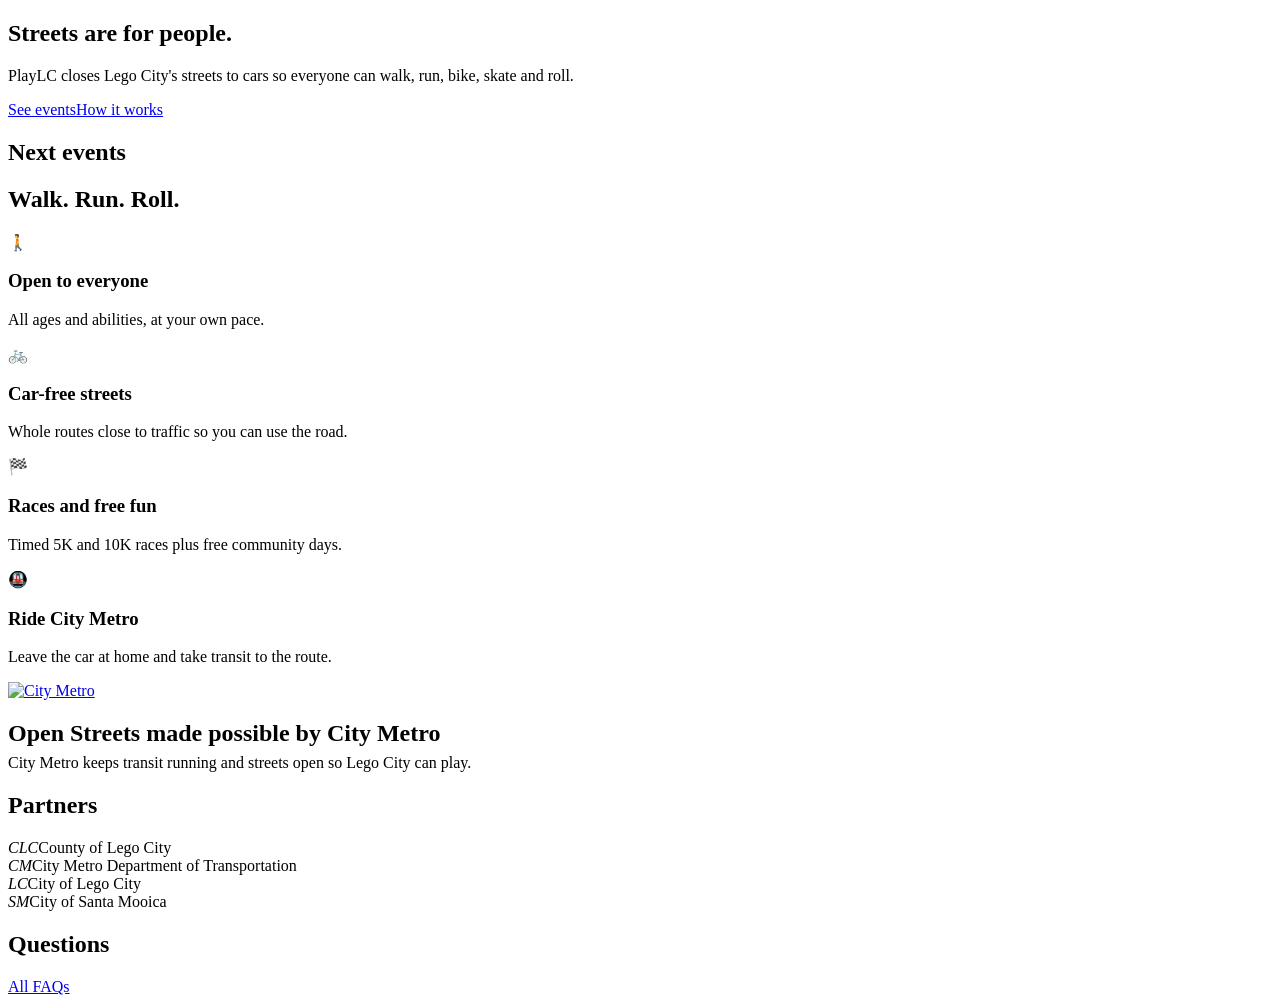
==== index.html @ 8f689824 "Create index.html" ====
<!DOCTYPE html>
<html lang="en"><head><meta charset="utf-8"><meta name="viewport" content="width=device-width,initial-scale=1">
<title>PlayLC | Play Lego City</title>
<meta name="description" content="PlayLC opens Lego City's streets to people. Walk, run, bike and roll on car-free streets.">
<link rel="icon" href="mark.svg" type="image/svg+xml"><link rel="stylesheet" href="style.css"></head>
<body data-page="home">
<div id="site-header"></div>
<main>
<section class="hero"><div class="wrap">
 <div><h1>Streets are for <span>people</span>.</h1>
 <p class="lead">PlayLC closes Lego City's streets to cars so everyone can walk, run, bike, skate and roll.</p>
 <div class="row"><a class="btn" href="events.html">See events</a><a class="btn ghost" href="#about">How it works</a></div></div>
 <div id="hero-event"></div>
</div></section>

<section><div class="wrap"><h2>Next events</h2><div id="next-events" class="grid"></div></div></section>

<section id="route-section" hidden><div class="wrap"><h2>Route map</h2><div id="route-body"></div></div></section>

<section id="about"><div class="wrap"><h2>Walk. Run. Roll.</h2>
<div class="grid">
 <div class="card"><div class="ico">🚶</div><h3>Open to everyone</h3><p class="meta">All ages and abilities, at your own pace.</p></div>
 <div class="card"><div class="ico">🚲</div><h3>Car-free streets</h3><p class="meta">Whole routes close to traffic so you can use the road.</p></div>
 <div class="card"><div class="ico">🏁</div><h3>Races and free fun</h3><p class="meta">Timed 5K and 10K races plus free community days.</p></div>
 <div class="card"><div class="ico">🚇</div><h3>Ride City Metro</h3><p class="meta">Leave the car at home and take transit to the route.</p></div>
</div></div></section>

<section><div class="wrap"><div class="card split">
 <a href="https://citymetro.xyz"><img src="https://citymetro.xyz/logo.png" alt="City Metro"></a>
 <div><h2 style="margin-bottom:.3em">Open Streets made possible by City Metro</h2><p class="meta" style="margin:0">City Metro keeps transit running and streets open so Lego City can play.</p></div>
</div></div></section>

<section><div class="wrap"><h2>Partners</h2>
<div class="grid">
 <div class="card partner"><i>CLC</i>County of Lego City</div>
 <div class="card partner"><i>CM</i>City Metro Department of Transportation</div>
 <div class="card partner"><i>LC</i>City of Lego City</div>
 <div class="card partner"><i>SM</i>City of Santa Mooica</div>
</div></div></section>

<section><div class="wrap"><h2>Questions</h2><div id="faq-list"></div><a class="btn ghost" href="faq.html">All FAQs</a></div></section>
</main>
<div id="site-footer"></div>
<script src="events.js"></script><script src="site.js"></script>
</body></html>
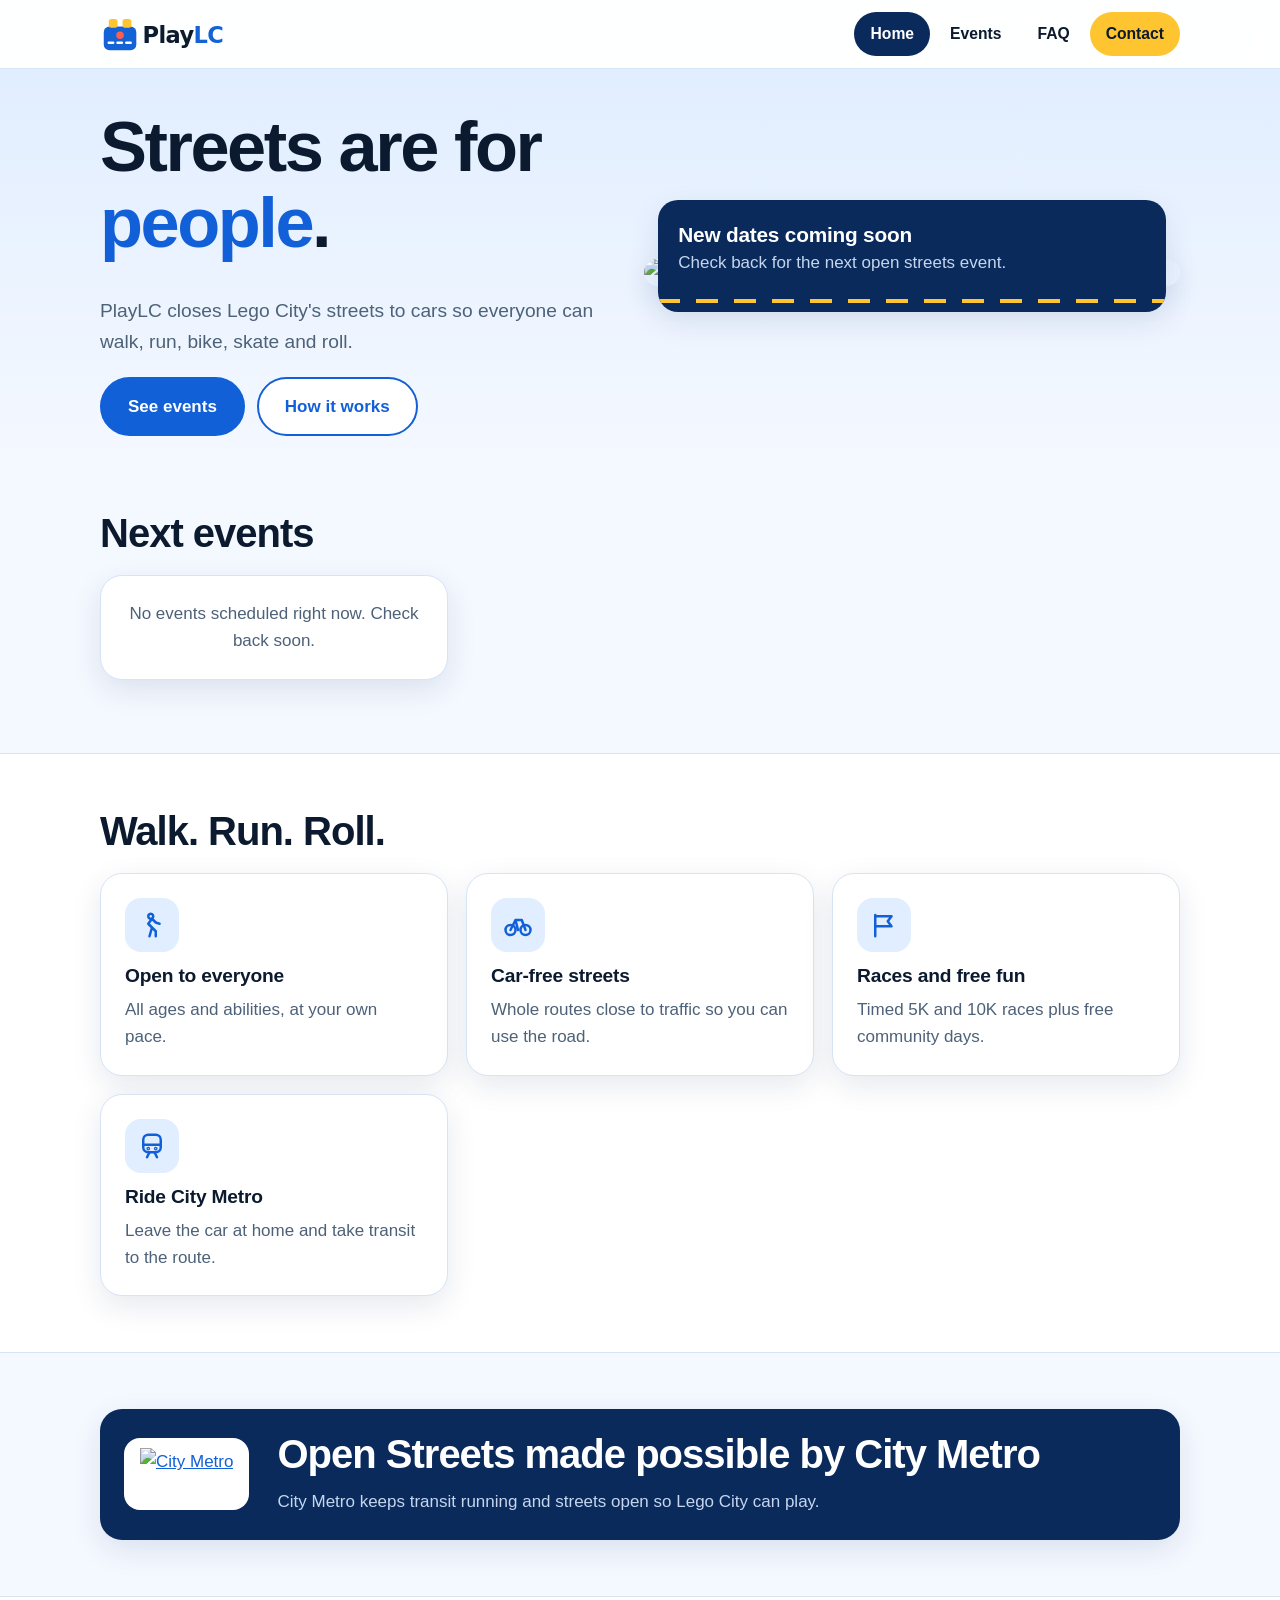
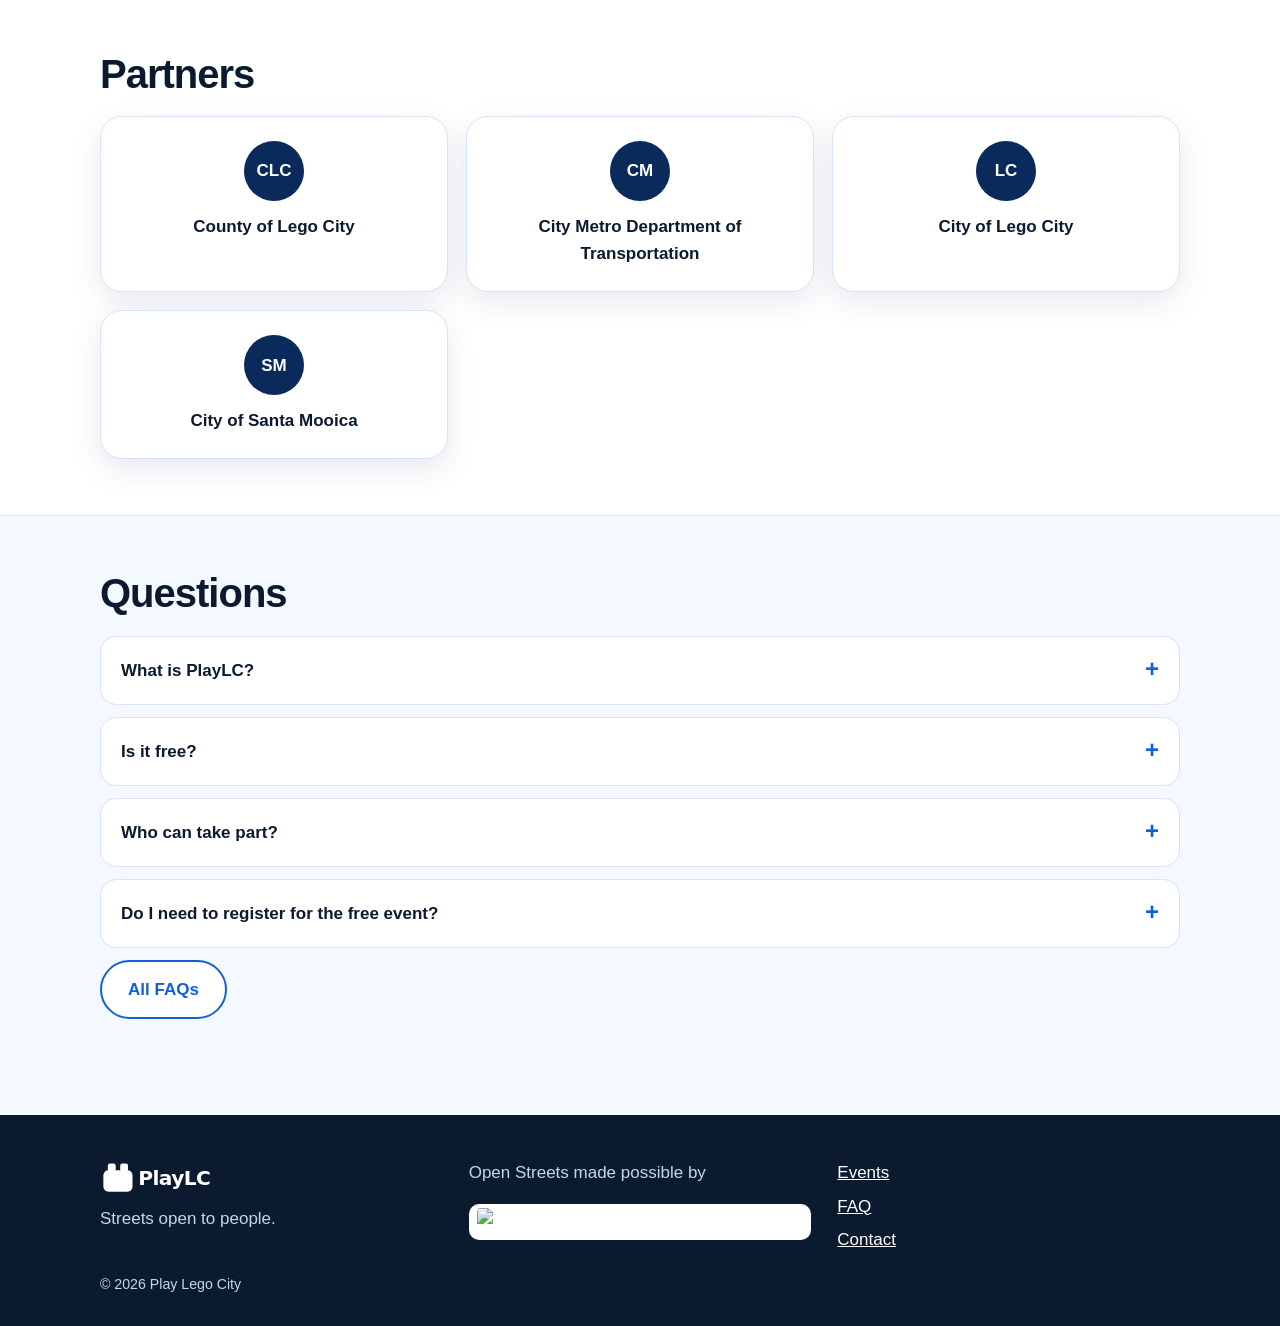
==== commit c7680fde: "Update HTML structure and styling for sections" ====
--- a/index.html
+++ b/index.html
@@ -7,22 +7,22 @@
 <div id="site-header"></div>
 <main>
 <section class="hero"><div class="wrap">
- <div><h1>Streets are for <span>people</span>.</h1>
+ <div><h1>Streets are for <em>people</em>.</h1>
  <p class="lead">PlayLC closes Lego City's streets to cars so everyone can walk, run, bike, skate and roll.</p>
  <div class="row"><a class="btn" href="events.html">See events</a><a class="btn ghost" href="#about">How it works</a></div></div>
- <div id="hero-event"></div>
+ <div class="art"><img src="hero.svg" alt="People walking, running and biking on a car-free street"><div id="hero-event"></div></div>
 </div></section>
 
 <section><div class="wrap"><h2>Next events</h2><div id="next-events" class="grid"></div></div></section>
 
 <section id="route-section" hidden><div class="wrap"><h2>Route map</h2><div id="route-body"></div></div></section>
 
-<section id="about"><div class="wrap"><h2>Walk. Run. Roll.</h2>
+<section id="about" class="alt-bg"><div class="wrap"><h2>Walk. Run. Roll.</h2>
 <div class="grid">
- <div class="card"><div class="ico">🚶</div><h3>Open to everyone</h3><p class="meta">All ages and abilities, at your own pace.</p></div>
- <div class="card"><div class="ico">🚲</div><h3>Car-free streets</h3><p class="meta">Whole routes close to traffic so you can use the road.</p></div>
- <div class="card"><div class="ico">🏁</div><h3>Races and free fun</h3><p class="meta">Timed 5K and 10K races plus free community days.</p></div>
- <div class="card"><div class="ico">🚇</div><h3>Ride City Metro</h3><p class="meta">Leave the car at home and take transit to the route.</p></div>
+ <div class="card"><div class="ico"><svg viewBox="0 0 24 24"><path d="M13 5a2 2 0 1 0 0 .1M10 21l2-7-3-3 3-4 3 3 3 1M12 14l3 3v4" fill="none" stroke="#1260d8" stroke-width="2" stroke-linecap="round" stroke-linejoin="round"/></svg></div><h3>Open to everyone</h3><p class="meta">All ages and abilities, at your own pace.</p></div>
+ <div class="card"><div class="ico"><svg viewBox="0 0 24 24"><g fill="none" stroke="#1260d8" stroke-width="2" stroke-linecap="round" stroke-linejoin="round"><circle cx="6" cy="16" r="4"/><circle cx="18" cy="16" r="4"/><path d="M6 16l4-8h5l3 8M10 8l2 8"/></g></svg></div><h3>Car-free streets</h3><p class="meta">Whole routes close to traffic so you can use the road.</p></div>
+ <div class="card"><div class="ico"><svg viewBox="0 0 24 24"><g fill="none" stroke="#1260d8" stroke-width="2" stroke-linecap="round" stroke-linejoin="round"><path d="M5 21V4M5 5h13l-3 4 3 4H5"/></g></svg></div><h3>Races and free fun</h3><p class="meta">Timed 5K and 10K races plus free community days.</p></div>
+ <div class="card"><div class="ico"><svg viewBox="0 0 24 24"><g fill="none" stroke="#1260d8" stroke-width="2" stroke-linecap="round" stroke-linejoin="round"><rect x="5" y="3" width="14" height="14" rx="4"/><path d="M5 11h14M8 21l2-4M16 21l-2-4"/><circle cx="9" cy="14" r=".5"/><circle cx="15" cy="14" r=".5"/></g></svg></div><h3>Ride City Metro</h3><p class="meta">Leave the car at home and take transit to the route.</p></div>
 </div></div></section>
 
 <section><div class="wrap"><div class="card split">
@@ -30,7 +30,7 @@
  <div><h2 style="margin-bottom:.3em">Open Streets made possible by City Metro</h2><p class="meta" style="margin:0">City Metro keeps transit running and streets open so Lego City can play.</p></div>
 </div></div></section>
 
-<section><div class="wrap"><h2>Partners</h2>
+<section class="alt-bg"><div class="wrap"><h2>Partners</h2>
 <div class="grid">
  <div class="card partner"><i>CLC</i>County of Lego City</div>
  <div class="card partner"><i>CM</i>City Metro Department of Transportation</div>
--- a/style.css
+++ b/style.css
@@ -0,0 +1,70 @@
+:root{--bg:#f4f8ff;--ink:#0b1a2e;--mut:#4d6178;--blue:#1260d8;--navy:#0a2a5c;--sky:#e1eeff;--sun:#ffc531;--coral:#ff5a4a;--line:#d6e4f6;--r:22px;--sh:0 10px 30px rgba(10,42,92,.10)}
+*{box-sizing:border-box}html{scroll-behavior:smooth;-webkit-text-size-adjust:100%}
+body{margin:0;background:var(--bg);color:var(--ink);font:17px/1.6 "Helvetica Neue",Helvetica,Arial,sans-serif;-webkit-font-smoothing:antialiased}
+body.lock{overflow:hidden}img{max-width:100%;display:block}a{color:var(--blue)}
+h1,h2,h3{line-height:1.08;margin:0 0 .5em;font-weight:700;letter-spacing:-.025em}
+h1{font-size:clamp(2.5rem,9vw,4.4rem);letter-spacing:-.035em}h2{font-size:clamp(1.8rem,5.5vw,2.5rem)}h3{font-size:1.2rem;letter-spacing:-.01em}
+p{margin:0 0 1em}.wrap{max-width:1120px;margin:0 auto;padding:0 20px}
+section{padding:56px 0}.lead{font-size:1.2rem;color:var(--mut);max-width:34em}.meta{color:var(--mut);margin:0}
+.alt-bg{background:#fff;border-block:1px solid var(--line)}
+:focus-visible{outline:3px solid var(--coral);outline-offset:3px}
+header.top{position:sticky;top:0;z-index:50;background:rgba(255,255,255,.92);backdrop-filter:saturate(1.4) blur(12px);border-bottom:1px solid var(--line)}
+header .wrap{display:flex;align-items:center;justify-content:space-between;height:68px}
+header .logo img{height:40px;width:auto}
+nav ul{display:flex;gap:4px;list-style:none;margin:0;padding:0}
+nav a{display:block;padding:9px 16px;border-radius:99px;color:var(--ink);text-decoration:none;font-weight:600;font-size:.98rem}
+nav a:hover{background:var(--sky)}nav a.on{background:var(--navy);color:#fff}
+nav li:last-child a:not(.on){background:var(--sun)}
+#menu{display:none;width:46px;height:46px;border:0;background:var(--sky);border-radius:14px;position:relative;cursor:pointer;-webkit-tap-highlight-color:transparent}
+#menu span{position:absolute;left:13px;right:13px;height:3px;background:var(--navy);border-radius:3px;transition:transform .25s,opacity .2s,top .25s}
+#menu span:nth-child(1){top:15px}#menu span:nth-child(2){top:22px}#menu span:nth-child(3){top:29px}
+#menu[aria-expanded=true] span:nth-child(1){top:22px;transform:rotate(45deg)}
+#menu[aria-expanded=true] span:nth-child(2){opacity:0}
+#menu[aria-expanded=true] span:nth-child(3){top:22px;transform:rotate(-45deg)}
+@media(max-width:760px){#menu{display:block}
+ nav ul{display:none;position:fixed;top:68px;left:0;right:0;bottom:0;flex-direction:column;gap:0;background:#fff;padding:12px 20px 30px;overflow:auto}
+ nav ul.open{display:flex}
+ nav a{padding:18px 6px;border-radius:0;font-size:1.35rem;border-bottom:1px solid var(--line);background:none!important;color:var(--ink)!important}
+ nav a.on{color:var(--blue)!important}}
+.btn{display:inline-block;padding:14px 26px;border-radius:99px;background:var(--blue);color:#fff;font-weight:700;text-decoration:none;border:2px solid var(--blue);cursor:pointer;font:inherit;font-weight:700;transition:transform .15s,background .15s}
+.btn:hover{background:#0c4cb0;transform:translateY(-2px)}.btn.alt{background:var(--sun);border-color:var(--sun);color:var(--ink)}.btn.alt:hover{background:#ffd259}
+.btn.ghost{background:#fff;color:var(--blue)}.btn.ghost:hover{background:var(--sky)}
+.row{display:flex;gap:12px;flex-wrap:wrap}@media(max-width:480px){.row .btn{flex:1;text-align:center}}
+.hero{padding:40px 0 20px;background:linear-gradient(180deg,#e1eeff,var(--bg))}
+.hero .wrap{display:grid;gap:34px;grid-template-columns:1fr 1.05fr;align-items:center}
+@media(max-width:860px){.hero .wrap{grid-template-columns:1fr}}
+.hero h1 em{font-style:normal;color:var(--blue)}
+.art{position:relative}.art>img{width:100%;border-radius:28px;box-shadow:var(--sh)}
+.art #hero-event{position:absolute;left:14px;right:14px;bottom:-26px}
+@media(max-width:860px){.art{margin-bottom:34px}}
+.road{background:var(--navy);color:#fff;border-radius:20px;padding:18px 20px 24px;position:relative;overflow:hidden;box-shadow:var(--sh)}
+.road:after{content:"";position:absolute;left:0;right:0;bottom:9px;height:4px;background:repeating-linear-gradient(90deg,var(--sun) 0 22px,transparent 22px 38px)}
+.road h3{font-size:1.3rem;margin:6px 0 2px}.road p{color:#c5d6ee;margin-bottom:12px}.road .btn{padding:10px 20px}
+.grid{display:grid;gap:18px;grid-template-columns:repeat(auto-fill,minmax(260px,1fr))}
+.card{background:#fff;border:1px solid var(--line);border-radius:var(--r);padding:24px;box-shadow:var(--sh)}
+.card.ev{display:flex;flex-direction:column;gap:8px;border-top:7px solid var(--blue)}
+.card.ev:nth-child(2n){border-top-color:var(--sun)}.card.ev:nth-child(3n){border-top-color:var(--coral)}
+.card.ev .btn{margin-top:auto;align-self:flex-start}
+.date{display:inline-flex;flex-direction:column;align-items:center;background:var(--navy);color:#fff;border-radius:16px;padding:8px 16px;font-weight:700;line-height:1.05;align-self:flex-start}
+.date b{font-size:1.9rem}.date small{font-size:.8rem;text-transform:uppercase;letter-spacing:.08em}
+.chip{display:inline-block;border-radius:99px;padding:4px 12px;font-size:.84rem;font-weight:700;background:var(--sky);color:var(--blue);margin:2px 4px 2px 0}
+.chip.free{background:#d8f6e5;color:#0a7a3d}.chip.now{background:var(--coral);color:#fff}
+.ico{display:grid;place-items:center;width:54px;height:54px;border-radius:16px;background:var(--sky);margin-bottom:14px}.ico svg{width:30px;height:30px}
+.empty{text-align:center;color:var(--mut)}.map img{border-radius:16px;width:100%;border:1px solid var(--line)}
+.split{display:grid;grid-template-columns:auto 1fr;gap:28px;align-items:center;background:var(--navy);color:#fff;border:0}
+.split .meta{color:#c5d6ee}.split img{height:72px;width:auto;background:#fff;padding:10px 16px;border-radius:16px}
+@media(max-width:640px){.split{grid-template-columns:1fr;gap:16px}}
+.partner{text-align:center;font-weight:700}.partner i{display:grid;place-items:center;width:60px;height:60px;margin:0 auto 12px;border-radius:50%;background:var(--navy);color:#fff;font-style:normal;font-weight:700}
+details{background:#fff;border:1px solid var(--line);border-radius:16px;padding:6px 20px;margin-bottom:12px}
+summary{cursor:pointer;font-weight:700;padding:14px 0;list-style:none;display:flex;justify-content:space-between;gap:12px}
+summary::-webkit-details-marker{display:none}summary:after{content:"+";font-size:1.5rem;line-height:1;color:var(--blue)}
+details[open] summary:after{content:"\2212"}details p{color:var(--mut);padding-bottom:12px;margin:0}
+label{display:block;font-weight:700;margin:14px 0 5px}
+input,textarea,select{width:100%;padding:12px 14px;border:1px solid var(--line);border-radius:12px;font:inherit;background:#fff}
+.act{border:1px dashed var(--line);border-radius:14px;padding:14px;margin:12px 0}
+pre{background:var(--ink);color:#e6f0ff;padding:16px;border-radius:14px;overflow:auto;font-size:.85rem}
+footer{background:var(--ink);color:#c5d6ee;padding:44px 0 30px;margin-top:40px}
+footer a{color:#fff}footer .wrap{display:grid;gap:26px;grid-template-columns:repeat(auto-fit,minmax(220px,1fr))}
+footer img{height:36px;margin-bottom:10px}footer ul{list-style:none;padding:0;margin:0}footer li{margin-bottom:6px}
+@media(max-width:600px){section{padding:40px 0}body{font-size:16px}}
+@media(prefers-reduced-motion:reduce){html{scroll-behavior:auto}*{transition:none!important}}
